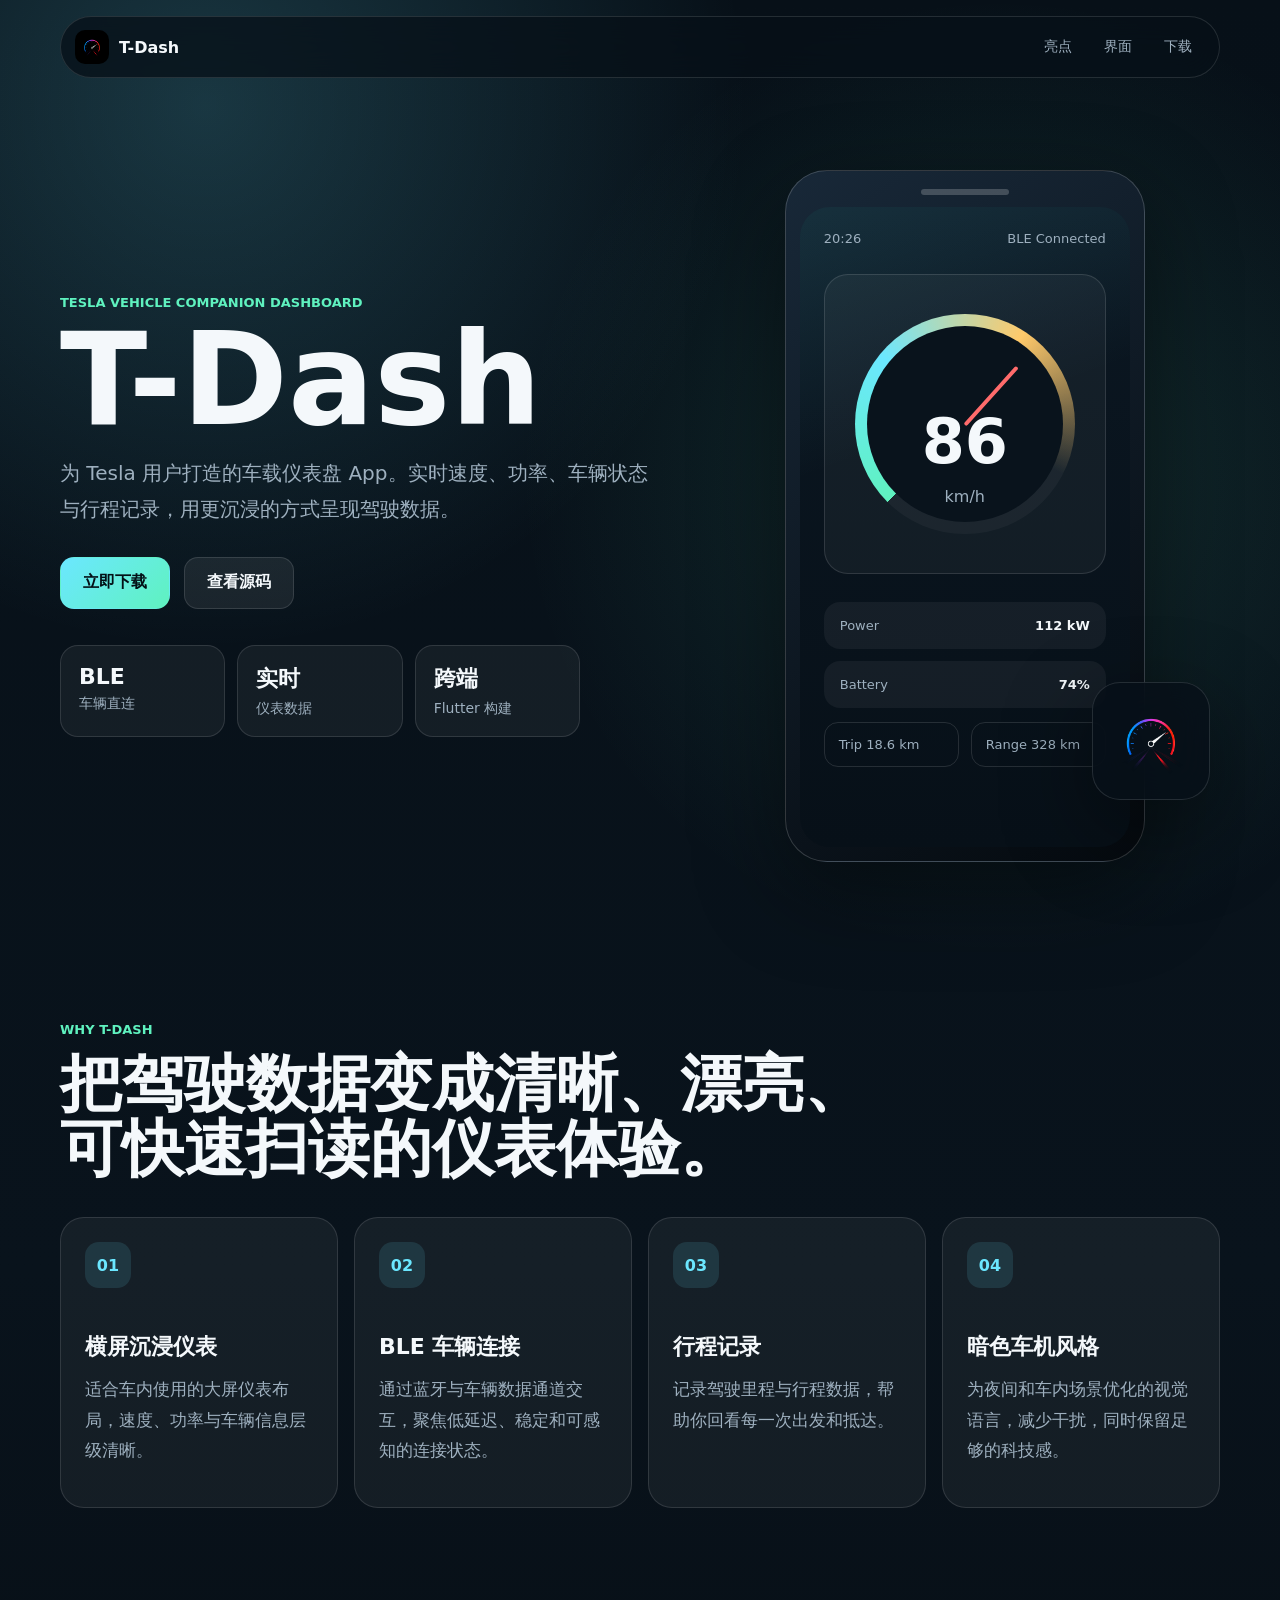
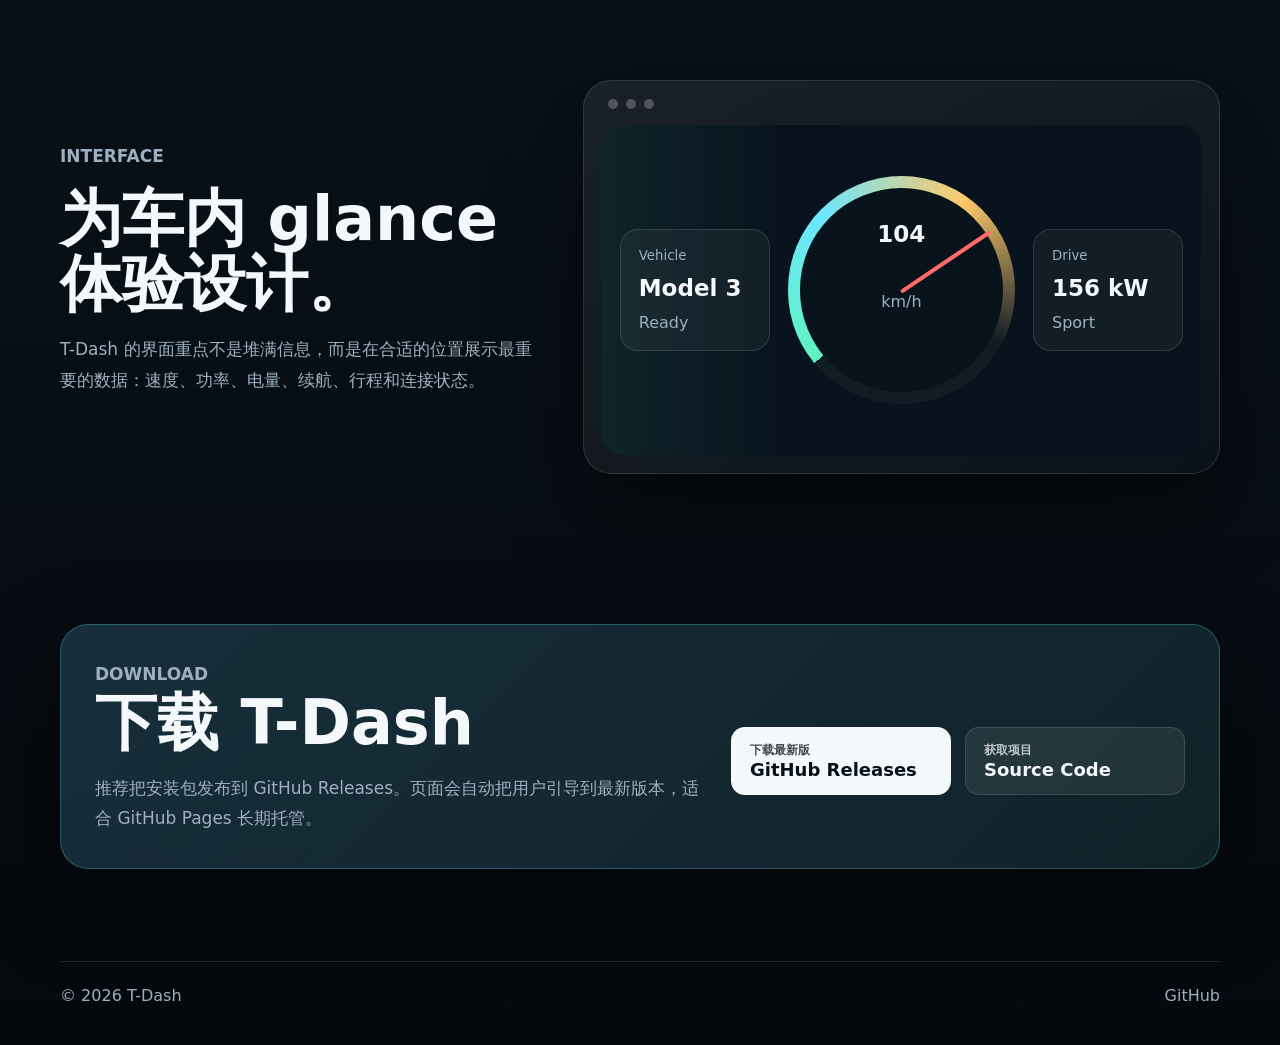
==== index.html @ 5ad70040 "落地页" ====
<!doctype html>
<html lang="zh-CN">
  <head>
    <meta charset="utf-8" />
    <meta name="viewport" content="width=device-width, initial-scale=1" />
    <meta
      name="description"
      content="T-Dash 是一款为 Tesla 用户打造的车载仪表盘 App，提供实时仪表、行程记录与 BLE 车辆连接体验。"
    />
    <meta name="theme-color" content="#071018" />
    <title>T-Dash | Tesla 车载仪表盘 App</title>
    <link rel="icon" href="./assets/launcher_icon.png" />
    <link rel="apple-touch-icon" href="./assets/launcher_icon.png" />
    <link rel="stylesheet" href="./styles.css" />
  </head>
  <body>
    <header class="site-header">
      <a class="brand" href="#top" aria-label="T-Dash 首页">
        <img src="./assets/launcher_icon.png" alt="" />
        <span>T-Dash</span>
      </a>

      <nav class="nav-links" aria-label="主导航">
        <a href="#features">亮点</a>
        <a href="#screens">界面</a>
        <a href="#download">下载</a>
      </nav>
    </header>

    <main id="top">
      <section class="hero section-band">
        <div class="hero-copy reveal">
          <p class="eyebrow">Tesla vehicle companion dashboard</p>
          <h1>T-Dash</h1>
          <p class="hero-text">
            为 Tesla 用户打造的车载仪表盘 App。实时速度、功率、车辆状态与行程记录，用更沉浸的方式呈现驾驶数据。
          </p>

          <div class="hero-actions">
            <a class="button primary" href="#download">立即下载</a>
            <a
              class="button secondary"
              href="https://github.com/smalleastWang/tesla_dash"
              target="_blank"
              rel="noreferrer"
            >
              查看源码
            </a>
          </div>

          <dl class="quick-stats" aria-label="应用特性">
            <div>
              <dt>BLE</dt>
              <dd>车辆直连</dd>
            </div>
            <div>
              <dt>实时</dt>
              <dd>仪表数据</dd>
            </div>
            <div>
              <dt>跨端</dt>
              <dd>Flutter 构建</dd>
            </div>
          </dl>
        </div>

        <div class="phone-stage reveal" aria-label="T-Dash 应用界面预览">
          <div class="phone">
            <div class="phone-speaker"></div>
            <div class="app-screen">
              <div class="screen-top">
                <span>20:26</span>
                <span>BLE Connected</span>
              </div>
              <div class="speed-card">
                <div class="gauge">
                  <span class="tick t1"></span>
                  <span class="tick t2"></span>
                  <span class="tick t3"></span>
                  <span class="needle"></span>
                  <strong>86</strong>
                  <em>km/h</em>
                </div>
              </div>
              <div class="vehicle-row">
                <span>Power</span>
                <strong>112 kW</strong>
              </div>
              <div class="vehicle-row">
                <span>Battery</span>
                <strong>74%</strong>
              </div>
              <div class="mini-grid">
                <span>Trip 18.6 km</span>
                <span>Range 328 km</span>
              </div>
            </div>
          </div>
          <div class="halo-card">
            <img src="./assets/splash_logo.png" alt="T-Dash 标志" />
          </div>
        </div>
      </section>

      <section id="features" class="features">
        <div class="section-heading reveal">
          <p class="eyebrow">Why T-Dash</p>
          <h2>把驾驶数据变成清晰、漂亮、可快速扫读的仪表体验。</h2>
        </div>

        <div class="feature-grid">
          <article class="feature-card reveal">
            <span class="feature-icon">01</span>
            <h3>横屏沉浸仪表</h3>
            <p>适合车内使用的大屏仪表布局，速度、功率与车辆信息层级清晰。</p>
          </article>
          <article class="feature-card reveal">
            <span class="feature-icon">02</span>
            <h3>BLE 车辆连接</h3>
            <p>通过蓝牙与车辆数据通道交互，聚焦低延迟、稳定和可感知的连接状态。</p>
          </article>
          <article class="feature-card reveal">
            <span class="feature-icon">03</span>
            <h3>行程记录</h3>
            <p>记录驾驶里程与行程数据，帮助你回看每一次出发和抵达。</p>
          </article>
          <article class="feature-card reveal">
            <span class="feature-icon">04</span>
            <h3>暗色车机风格</h3>
            <p>为夜间和车内场景优化的视觉语言，减少干扰，同时保留足够的科技感。</p>
          </article>
        </div>
      </section>

      <section id="screens" class="showcase section-band">
        <div class="showcase-copy reveal">
          <p class="eyebrow">Interface</p>
          <h2>为车内 glance 体验设计。</h2>
          <p>
            T-Dash 的界面重点不是堆满信息，而是在合适的位置展示最重要的数据：速度、功率、电量、续航、行程和连接状态。
          </p>
        </div>

        <div class="dashboard-preview reveal">
          <div class="preview-bar">
            <span></span>
            <span></span>
            <span></span>
          </div>
          <div class="dashboard-layout">
            <aside>
              <small>Vehicle</small>
              <strong>Model 3</strong>
              <span>Ready</span>
            </aside>
            <div class="wide-gauge">
              <span class="wide-needle"></span>
              <strong>104</strong>
              <em>km/h</em>
            </div>
            <aside>
              <small>Drive</small>
              <strong>156 kW</strong>
              <span>Sport</span>
            </aside>
          </div>
        </div>
      </section>

      <section id="download" class="download">
        <div class="download-panel reveal">
          <div>
            <p class="eyebrow">Download</p>
            <h2>下载 T-Dash</h2>
            <p>
              推荐把安装包发布到 GitHub Releases。页面会自动把用户引导到最新版本，适合 GitHub Pages 长期托管。
            </p>
          </div>

          <div class="download-actions">
            <a
              class="store-button"
              href="https://github.com/smalleastWang/tesla_dash/releases/latest"
              target="_blank"
              rel="noreferrer"
            >
              <span>下载最新版</span>
              <strong>GitHub Releases</strong>
            </a>
            <a class="store-button muted" href="https://github.com/smalleastWang/tesla_dash" target="_blank" rel="noreferrer">
              <span>获取项目</span>
              <strong>Source Code</strong>
            </a>
          </div>
        </div>
      </section>
    </main>

    <footer class="site-footer">
      <span>© 2026 T-Dash</span>
      <a href="https://github.com/smalleastWang/tesla_dash" target="_blank" rel="noreferrer">
        GitHub
      </a>
    </footer>

    <script src="./script.js"></script>
  </body>
</html>
---- styles.css ----
:root {
  color-scheme: dark;
  --bg: #071018;
  --bg-soft: #0c1822;
  --panel: rgba(13, 25, 36, 0.78);
  --panel-strong: #111f2c;
  --text: #f4f8fb;
  --muted: #9eb0bf;
  --line: rgba(255, 255, 255, 0.12);
  --cyan: #6be7ff;
  --mint: #5ff2bf;
  --amber: #ffc96a;
  --red: #ff6b6b;
  --shadow: 0 30px 90px rgba(0, 0, 0, 0.45);
  font-family:
    Inter, ui-sans-serif, system-ui, -apple-system, BlinkMacSystemFont, "Segoe UI",
    "PingFang SC", "Microsoft YaHei", sans-serif;
}

* {
  box-sizing: border-box;
}

html {
  scroll-behavior: smooth;
}

body {
  margin: 0;
  min-width: 320px;
  background:
    radial-gradient(circle at 16% 4%, rgba(107, 231, 255, 0.18), transparent 34rem),
    radial-gradient(circle at 78% 18%, rgba(95, 242, 191, 0.12), transparent 30rem),
    linear-gradient(180deg, #071018 0%, #09131c 48%, #05090e 100%);
  color: var(--text);
}

a {
  color: inherit;
  text-decoration: none;
}

.site-header {
  position: sticky;
  top: 0;
  z-index: 20;
  display: flex;
  align-items: center;
  justify-content: space-between;
  width: min(1160px, calc(100% - 32px));
  margin: 16px auto 0;
  padding: 12px 14px;
  border: 1px solid var(--line);
  border-radius: 999px;
  background: rgba(7, 16, 24, 0.76);
  backdrop-filter: blur(18px);
}

.brand {
  display: inline-flex;
  align-items: center;
  gap: 10px;
  font-weight: 800;
}

.brand img {
  width: 34px;
  height: 34px;
  border-radius: 10px;
}

.nav-links {
  display: flex;
  gap: 6px;
}

.nav-links a {
  padding: 9px 13px;
  border-radius: 999px;
  color: var(--muted);
  font-size: 14px;
  transition:
    background 180ms ease,
    color 180ms ease;
}

.nav-links a:hover {
  background: rgba(255, 255, 255, 0.08);
  color: var(--text);
}

.section-band,
.features,
.download {
  width: min(1160px, calc(100% - 32px));
  margin: 0 auto;
}

.hero {
  display: grid;
  grid-template-columns: minmax(0, 1fr) minmax(320px, 0.86fr);
  gap: 56px;
  align-items: center;
  min-height: calc(100vh - 78px);
  padding: 64px 0 72px;
}

.eyebrow {
  margin: 0 0 14px;
  color: var(--mint);
  font-size: 13px;
  font-weight: 800;
  letter-spacing: 0;
  text-transform: uppercase;
}

h1,
h2,
h3,
p {
  margin-top: 0;
}

h1 {
  margin-bottom: 18px;
  font-size: clamp(64px, 10vw, 142px);
  line-height: 0.88;
  letter-spacing: 0;
}

h2 {
  margin-bottom: 18px;
  font-size: clamp(32px, 5vw, 62px);
  line-height: 1.05;
  letter-spacing: 0;
}

h3 {
  margin-bottom: 12px;
  font-size: 22px;
}

.hero-text,
.showcase-copy p,
.download-panel p,
.feature-card p {
  color: var(--muted);
  font-size: 17px;
  line-height: 1.8;
}

.hero-text {
  max-width: 620px;
  font-size: 20px;
}

.hero-actions,
.download-actions {
  display: flex;
  flex-wrap: wrap;
  gap: 14px;
  margin-top: 30px;
}

.button,
.store-button {
  display: inline-flex;
  align-items: center;
  justify-content: center;
  min-height: 52px;
  border: 1px solid var(--line);
  border-radius: 14px;
  font-weight: 800;
  transition:
    transform 180ms ease,
    border-color 180ms ease,
    background 180ms ease;
}

.button {
  padding: 0 22px;
}

.button:hover,
.store-button:hover {
  transform: translateY(-2px);
}

.primary {
  border-color: transparent;
  background: linear-gradient(135deg, var(--cyan), var(--mint));
  color: #031016;
}

.secondary {
  background: rgba(255, 255, 255, 0.07);
  color: var(--text);
}

.quick-stats {
  display: grid;
  grid-template-columns: repeat(3, minmax(0, 1fr));
  gap: 12px;
  max-width: 520px;
  margin: 36px 0 0;
}

.quick-stats div {
  padding: 18px;
  border: 1px solid var(--line);
  border-radius: 18px;
  background: rgba(255, 255, 255, 0.05);
}

.quick-stats dt {
  color: var(--text);
  font-size: 22px;
  font-weight: 900;
}

.quick-stats dd {
  margin: 6px 0 0;
  color: var(--muted);
  font-size: 14px;
}

.phone-stage {
  position: relative;
  display: grid;
  justify-items: center;
  padding: 28px;
}

.phone {
  position: relative;
  z-index: 2;
  width: min(100%, 360px);
  padding: 14px;
  border: 1px solid rgba(255, 255, 255, 0.18);
  border-radius: 42px;
  background: linear-gradient(145deg, #182838, #050a0f);
  box-shadow: var(--shadow);
}

.phone-speaker {
  width: 88px;
  height: 6px;
  margin: 4px auto 12px;
  border-radius: 999px;
  background: rgba(255, 255, 255, 0.2);
}

.app-screen {
  min-height: 640px;
  overflow: hidden;
  padding: 24px;
  border-radius: 30px;
  background:
    linear-gradient(160deg, rgba(107, 231, 255, 0.12), transparent 36%),
    linear-gradient(180deg, #0b1722, #071018);
}

.screen-top,
.vehicle-row,
.mini-grid {
  display: flex;
  justify-content: space-between;
  gap: 12px;
  color: var(--muted);
  font-size: 13px;
}

.speed-card {
  display: grid;
  place-items: center;
  min-height: 300px;
  margin: 28px 0;
  border: 1px solid var(--line);
  border-radius: 24px;
  background: rgba(255, 255, 255, 0.045);
}

.gauge,
.wide-gauge {
  position: relative;
  display: grid;
  place-items: center;
  border-radius: 50%;
}

.gauge {
  width: 220px;
  height: 220px;
  background:
    conic-gradient(from 225deg, var(--mint), var(--cyan), var(--amber), transparent 252deg),
    rgba(255, 255, 255, 0.04);
}

.gauge::after,
.wide-gauge::after {
  position: absolute;
  content: "";
  inset: 12px;
  border-radius: 50%;
  background: #09131c;
}

.gauge strong,
.wide-gauge strong {
  position: relative;
  z-index: 2;
  font-size: 62px;
  line-height: 1;
}

.gauge em,
.wide-gauge em {
  position: relative;
  z-index: 2;
  align-self: start;
  color: var(--muted);
  font-style: normal;
}

.needle,
.wide-needle {
  position: absolute;
  z-index: 3;
  width: 4px;
  border-radius: 999px;
  background: var(--red);
  transform-origin: bottom center;
}

.needle {
  height: 78px;
  transform: translateY(-38px) rotate(42deg);
}

.vehicle-row {
  align-items: center;
  margin-top: 12px;
  padding: 16px;
  border-radius: 16px;
  background: rgba(255, 255, 255, 0.05);
}

.vehicle-row strong {
  color: var(--text);
}

.mini-grid {
  display: grid;
  grid-template-columns: 1fr 1fr;
  margin-top: 14px;
}

.mini-grid span {
  padding: 14px;
  border: 1px solid var(--line);
  border-radius: 14px;
}

.halo-card {
  position: absolute;
  right: 2%;
  bottom: 12%;
  z-index: 3;
  display: grid;
  place-items: center;
  width: 118px;
  height: 118px;
  border: 1px solid var(--line);
  border-radius: 28px;
  background: rgba(7, 16, 24, 0.8);
  box-shadow: var(--shadow);
  backdrop-filter: blur(18px);
}

.halo-card img {
  width: 74px;
  height: 74px;
}

.features {
  padding: 60px 0 94px;
}

.section-heading {
  max-width: 850px;
}

.feature-grid {
  display: grid;
  grid-template-columns: repeat(4, minmax(0, 1fr));
  gap: 16px;
  margin-top: 36px;
}

.feature-card {
  min-height: 260px;
  padding: 24px;
  border: 1px solid var(--line);
  border-radius: 24px;
  background: rgba(255, 255, 255, 0.052);
}

.feature-icon {
  display: inline-grid;
  place-items: center;
  width: 46px;
  height: 46px;
  margin-bottom: 44px;
  border-radius: 14px;
  background: rgba(107, 231, 255, 0.12);
  color: var(--cyan);
  font-weight: 900;
}

.showcase {
  display: grid;
  grid-template-columns: 0.86fr 1.14fr;
  gap: 42px;
  align-items: center;
  padding: 78px 0;
}

.dashboard-preview {
  padding: 18px;
  border: 1px solid var(--line);
  border-radius: 28px;
  background: linear-gradient(145deg, rgba(255, 255, 255, 0.075), rgba(255, 255, 255, 0.025));
  box-shadow: var(--shadow);
}

.preview-bar {
  display: flex;
  gap: 8px;
  padding: 0 0 16px 6px;
}

.preview-bar span {
  width: 10px;
  height: 10px;
  border-radius: 999px;
  background: rgba(255, 255, 255, 0.24);
}

.dashboard-layout {
  display: grid;
  grid-template-columns: 150px 1fr 150px;
  gap: 18px;
  align-items: center;
  min-height: 330px;
  padding: 18px;
  border-radius: 22px;
  background:
    linear-gradient(90deg, rgba(95, 242, 191, 0.08), transparent 30%),
    #08131d;
}

.dashboard-layout aside {
  display: grid;
  gap: 12px;
  padding: 18px;
  border: 1px solid var(--line);
  border-radius: 18px;
  background: rgba(255, 255, 255, 0.045);
}

.dashboard-layout small,
.dashboard-layout span {
  color: var(--muted);
}

.dashboard-layout strong {
  font-size: 23px;
}

.wide-gauge {
  width: min(100%, 320px);
  aspect-ratio: 1;
  margin: auto;
  background:
    conic-gradient(from 230deg, var(--mint), var(--cyan), var(--amber), transparent 248deg),
    rgba(255, 255, 255, 0.04);
}

.wide-needle {
  height: 108px;
  transform: translateY(-52px) rotate(56deg);
}

.download {
  padding: 72px 0 92px;
}

.download-panel {
  display: grid;
  grid-template-columns: 1fr auto;
  gap: 28px;
  align-items: center;
  padding: 34px;
  border: 1px solid rgba(107, 231, 255, 0.26);
  border-radius: 28px;
  background:
    linear-gradient(135deg, rgba(107, 231, 255, 0.12), rgba(95, 242, 191, 0.06)),
    var(--panel);
  box-shadow: var(--shadow);
}

.download-panel p {
  max-width: 660px;
  margin-bottom: 0;
}

.store-button {
  flex-direction: column;
  align-items: flex-start;
  min-width: 220px;
  padding: 14px 18px;
  background: var(--text);
  color: #061018;
}

.store-button span {
  font-size: 12px;
  font-weight: 700;
  opacity: 0.75;
}

.store-button strong {
  font-size: 18px;
}

.store-button.muted {
  background: rgba(255, 255, 255, 0.08);
  color: var(--text);
}

.site-footer {
  display: flex;
  justify-content: space-between;
  width: min(1160px, calc(100% - 32px));
  margin: 0 auto;
  padding: 24px 0 40px;
  border-top: 1px solid var(--line);
  color: var(--muted);
}

.site-footer a:hover {
  color: var(--text);
}

.reveal {
  opacity: 0;
  transform: translateY(18px);
  transition:
    opacity 600ms ease,
    transform 600ms ease;
}

.reveal.visible {
  opacity: 1;
  transform: translateY(0);
}

@media (max-width: 920px) {
  .hero,
  .showcase,
  .download-panel {
    grid-template-columns: 1fr;
  }

  .hero {
    gap: 24px;
    padding-top: 50px;
  }

  .feature-grid {
    grid-template-columns: repeat(2, minmax(0, 1fr));
  }

  .dashboard-layout {
    grid-template-columns: 1fr;
  }

  .download-actions {
    width: 100%;
  }

  .store-button {
    flex: 1 1 240px;
  }
}

@media (max-width: 620px) {
  .site-header {
    width: calc(100% - 20px);
    margin-top: 10px;
  }

  .nav-links a {
    padding: 8px;
    font-size: 13px;
  }

  .hero,
  .features,
  .showcase,
  .download {
    width: calc(100% - 24px);
  }

  .quick-stats,
  .feature-grid {
    grid-template-columns: 1fr;
  }

  .app-screen {
    min-height: 560px;
    padding: 18px;
  }

  .phone-stage {
    padding: 8px 0 28px;
  }

  .halo-card {
    right: 0;
    bottom: 4%;
    width: 92px;
    height: 92px;
    border-radius: 22px;
  }

  .halo-card img {
    width: 58px;
    height: 58px;
  }

  .button,
  .store-button {
    width: 100%;
  }

  .site-footer {
    width: calc(100% - 24px);
  }
}
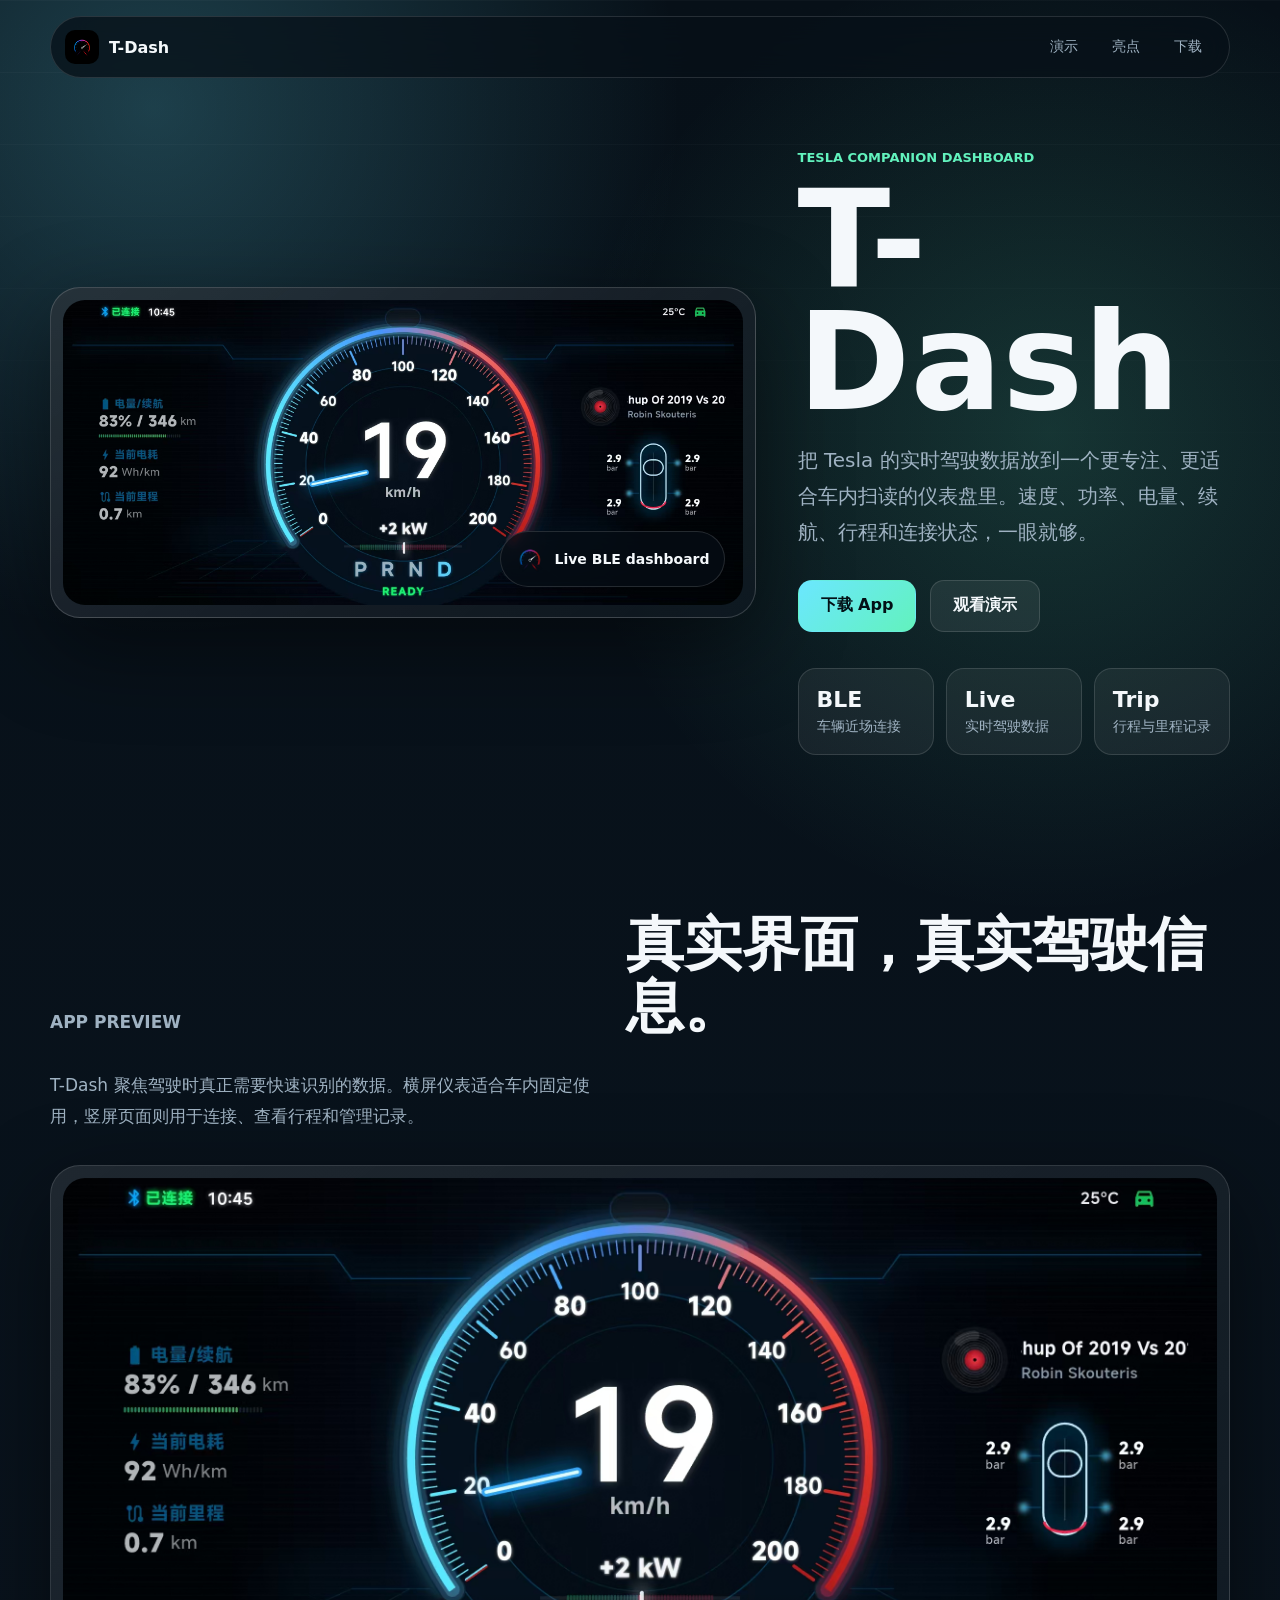
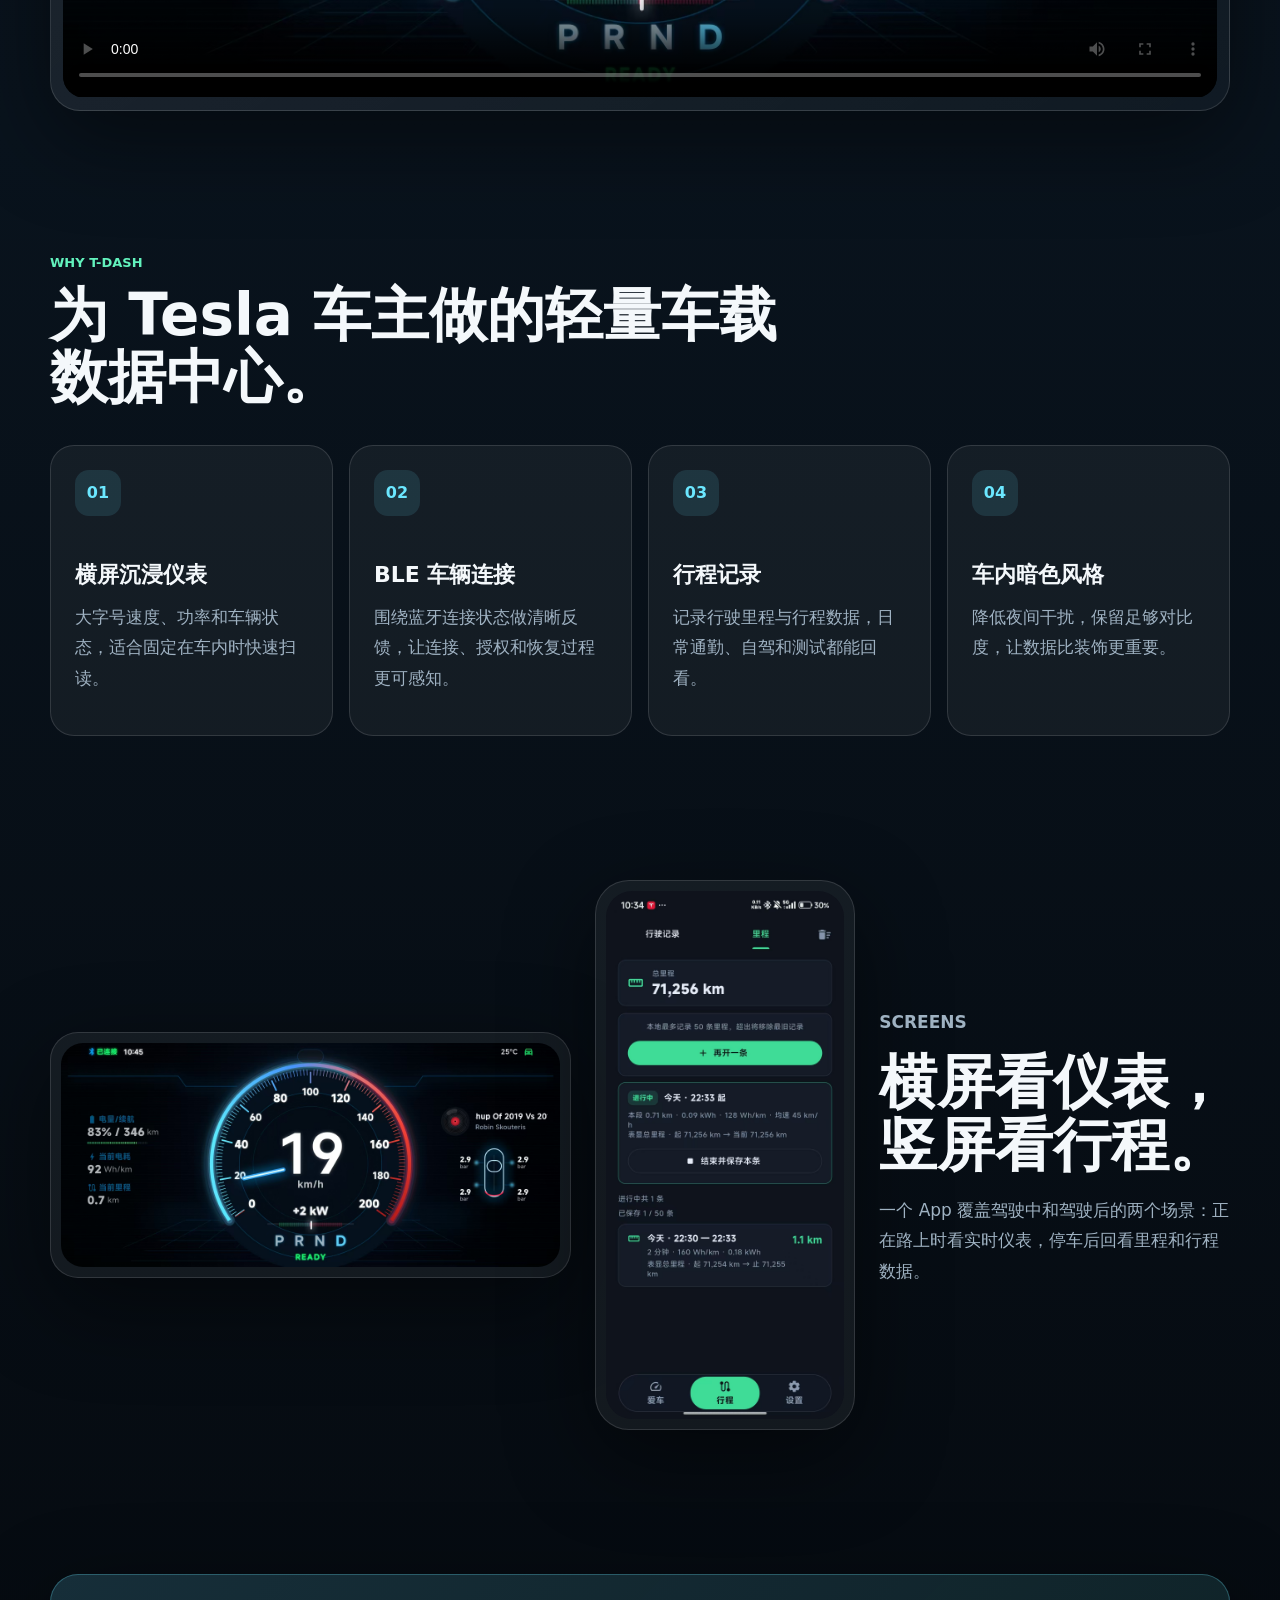
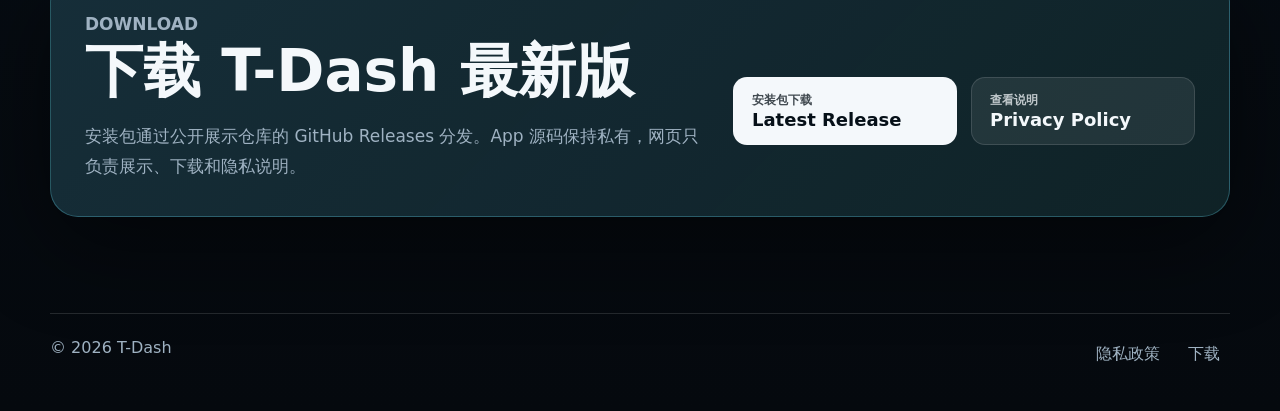
==== commit 8abf4206: "Polish T-Dash marketing site" ====
--- a/index.html
+++ b/index.html
@@ -5,9 +5,12 @@
     <meta name="viewport" content="width=device-width, initial-scale=1" />
     <meta
       name="description"
-      content="T-Dash 是一款为 Tesla 用户打造的车载仪表盘 App，提供实时仪表、行程记录与 BLE 车辆连接体验。"
+      content="T-Dash 是为 Tesla 车主打造的车载仪表盘 App，提供实时仪表、BLE 车辆连接、行程记录与沉浸式横屏驾驶数据体验。"
     />
     <meta name="theme-color" content="#071018" />
+    <meta property="og:title" content="T-Dash | Tesla 车载仪表盘 App" />
+    <meta property="og:description" content="实时速度、功率、电量、续航与行程记录，专为 Tesla 车主设计。" />
+    <meta property="og:image" content="./assets/仪表页面.jpg" />
     <title>T-Dash | Tesla 车载仪表盘 App</title>
     <link rel="icon" href="./assets/launcher_icon.png" />
     <link rel="apple-touch-icon" href="./assets/launcher_icon.png" />
@@ -21,175 +24,137 @@
       </a>
 
       <nav class="nav-links" aria-label="主导航">
+        <a href="#demo">演示</a>
         <a href="#features">亮点</a>
-        <a href="#screens">界面</a>
         <a href="#download">下载</a>
       </nav>
     </header>
 
     <main id="top">
-      <section class="hero section-band">
+      <section class="hero">
+        <div class="hero-media reveal" aria-label="T-Dash 横屏仪表截图">
+          <img src="./assets/仪表页面.jpg" alt="T-Dash 横屏仪表页面" />
+          <div class="hero-glass">
+            <img src="./assets/splash_logo.png" alt="" />
+            <span>Live BLE dashboard</span>
+          </div>
+        </div>
+
         <div class="hero-copy reveal">
-          <p class="eyebrow">Tesla vehicle companion dashboard</p>
+          <p class="eyebrow">Tesla companion dashboard</p>
           <h1>T-Dash</h1>
           <p class="hero-text">
-            为 Tesla 用户打造的车载仪表盘 App。实时速度、功率、车辆状态与行程记录，用更沉浸的方式呈现驾驶数据。
+            把 Tesla 的实时驾驶数据放到一个更专注、更适合车内扫读的仪表盘里。速度、功率、电量、续航、行程和连接状态，一眼就够。
           </p>
 
           <div class="hero-actions">
-            <a class="button primary" href="#download">立即下载</a>
-            <a
-              class="button secondary"
-              href="https://github.com/smalleastWang/tesla_dash"
-              target="_blank"
-              rel="noreferrer"
-            >
-              查看源码
-            </a>
+            <a class="button primary" href="#download">下载 App</a>
+            <a class="button secondary" href="#demo">观看演示</a>
           </div>
 
           <dl class="quick-stats" aria-label="应用特性">
             <div>
               <dt>BLE</dt>
-              <dd>车辆直连</dd>
+              <dd>车辆近场连接</dd>
             </div>
             <div>
-              <dt>实时</dt>
-              <dd>仪表数据</dd>
+              <dt>Live</dt>
+              <dd>实时驾驶数据</dd>
             </div>
             <div>
-              <dt>跨端</dt>
-              <dd>Flutter 构建</dd>
+              <dt>Trip</dt>
+              <dd>行程与里程记录</dd>
             </div>
           </dl>
         </div>
+      </section>
 
-        <div class="phone-stage reveal" aria-label="T-Dash 应用界面预览">
-          <div class="phone">
-            <div class="phone-speaker"></div>
-            <div class="app-screen">
-              <div class="screen-top">
-                <span>20:26</span>
-                <span>BLE Connected</span>
-              </div>
-              <div class="speed-card">
-                <div class="gauge">
-                  <span class="tick t1"></span>
-                  <span class="tick t2"></span>
-                  <span class="tick t3"></span>
-                  <span class="needle"></span>
-                  <strong>86</strong>
-                  <em>km/h</em>
-                </div>
-              </div>
-              <div class="vehicle-row">
-                <span>Power</span>
-                <strong>112 kW</strong>
-              </div>
-              <div class="vehicle-row">
-                <span>Battery</span>
-                <strong>74%</strong>
-              </div>
-              <div class="mini-grid">
-                <span>Trip 18.6 km</span>
-                <span>Range 328 km</span>
-              </div>
-            </div>
-          </div>
-          <div class="halo-card">
-            <img src="./assets/splash_logo.png" alt="T-Dash 标志" />
-          </div>
+      <section id="demo" class="demo-section section-wrap">
+        <div class="section-heading reveal">
+          <p class="eyebrow">App preview</p>
+          <h2>真实界面，真实驾驶信息。</h2>
+          <p>
+            T-Dash 聚焦驾驶时真正需要快速识别的数据。横屏仪表适合车内固定使用，竖屏页面则用于连接、查看行程和管理记录。
+          </p>
+        </div>
+
+        <div class="video-frame reveal">
+          <video controls playsinline preload="metadata" poster="./assets/仪表页面.jpg">
+            <source src="./assets/tdash-demo.mp4" type="video/mp4" />
+            你的浏览器暂不支持视频播放。
+          </video>
         </div>
       </section>
 
-      <section id="features" class="features">
-        <div class="section-heading reveal">
+      <section id="features" class="features section-wrap">
+        <div class="feature-copy reveal">
           <p class="eyebrow">Why T-Dash</p>
-          <h2>把驾驶数据变成清晰、漂亮、可快速扫读的仪表体验。</h2>
+          <h2>为 Tesla 车主做的轻量车载数据中心。</h2>
         </div>
 
         <div class="feature-grid">
           <article class="feature-card reveal">
             <span class="feature-icon">01</span>
             <h3>横屏沉浸仪表</h3>
-            <p>适合车内使用的大屏仪表布局，速度、功率与车辆信息层级清晰。</p>
+            <p>大字号速度、功率和车辆状态，适合固定在车内时快速扫读。</p>
           </article>
           <article class="feature-card reveal">
             <span class="feature-icon">02</span>
             <h3>BLE 车辆连接</h3>
-            <p>通过蓝牙与车辆数据通道交互，聚焦低延迟、稳定和可感知的连接状态。</p>
+            <p>围绕蓝牙连接状态做清晰反馈，让连接、授权和恢复过程更可感知。</p>
           </article>
           <article class="feature-card reveal">
             <span class="feature-icon">03</span>
             <h3>行程记录</h3>
-            <p>记录驾驶里程与行程数据，帮助你回看每一次出发和抵达。</p>
+            <p>记录行驶里程与行程数据，日常通勤、自驾和测试都能回看。</p>
           </article>
           <article class="feature-card reveal">
             <span class="feature-icon">04</span>
-            <h3>暗色车机风格</h3>
-            <p>为夜间和车内场景优化的视觉语言，减少干扰，同时保留足够的科技感。</p>
+            <h3>车内暗色风格</h3>
+            <p>降低夜间干扰，保留足够对比度，让数据比装饰更重要。</p>
           </article>
         </div>
       </section>
 
-      <section id="screens" class="showcase section-band">
-        <div class="showcase-copy reveal">
-          <p class="eyebrow">Interface</p>
-          <h2>为车内 glance 体验设计。</h2>
+      <section class="screens section-wrap">
+        <div class="landscape-shot reveal">
+          <img src="./assets/仪表页面.jpg" alt="T-Dash 仪表页面截图" />
+        </div>
+        <div class="portrait-shot reveal">
+          <img src="./assets/里程页面.jpg" alt="T-Dash 里程页面截图" />
+        </div>
+        <div class="screens-copy reveal">
+          <p class="eyebrow">Screens</p>
+          <h2>横屏看仪表，竖屏看行程。</h2>
           <p>
-            T-Dash 的界面重点不是堆满信息，而是在合适的位置展示最重要的数据：速度、功率、电量、续航、行程和连接状态。
+            一个 App 覆盖驾驶中和驾驶后的两个场景：正在路上时看实时仪表，停车后回看里程和行程数据。
           </p>
-        </div>
-
-        <div class="dashboard-preview reveal">
-          <div class="preview-bar">
-            <span></span>
-            <span></span>
-            <span></span>
-          </div>
-          <div class="dashboard-layout">
-            <aside>
-              <small>Vehicle</small>
-              <strong>Model 3</strong>
-              <span>Ready</span>
-            </aside>
-            <div class="wide-gauge">
-              <span class="wide-needle"></span>
-              <strong>104</strong>
-              <em>km/h</em>
-            </div>
-            <aside>
-              <small>Drive</small>
-              <strong>156 kW</strong>
-              <span>Sport</span>
-            </aside>
-          </div>
         </div>
       </section>
 
-      <section id="download" class="download">
+      <section id="download" class="download section-wrap">
         <div class="download-panel reveal">
           <div>
             <p class="eyebrow">Download</p>
-            <h2>下载 T-Dash</h2>
+            <h2>下载 T-Dash 最新版</h2>
             <p>
-              推荐把安装包发布到 GitHub Releases。页面会自动把用户引导到最新版本，适合 GitHub Pages 长期托管。
+              安装包通过公开展示仓库的 GitHub Releases 分发。App 源码保持私有，网页只负责展示、下载和隐私说明。
             </p>
           </div>
 
           <div class="download-actions">
             <a
               class="store-button"
-              href="https://github.com/smalleastWang/tesla_dash/releases/latest"
+              href="https://github.com/smalleastWang/tesla-dash-web/releases/latest"
               target="_blank"
               rel="noreferrer"
             >
-              <span>下载最新版</span>
-              <strong>GitHub Releases</strong>
+              <span>安装包下载</span>
+              <strong>Latest Release</strong>
             </a>
-            <a class="store-button muted" href="https://github.com/smalleastWang/tesla_dash" target="_blank" rel="noreferrer">
-              <span>获取项目</span>
-              <strong>Source Code</strong>
+            <a class="store-button muted" href="./privacy.html">
+              <span>查看说明</span>
+              <strong>Privacy Policy</strong>
             </a>
           </div>
         </div>
@@ -198,9 +163,12 @@
 
     <footer class="site-footer">
       <span>© 2026 T-Dash</span>
-      <a href="https://github.com/smalleastWang/tesla_dash" target="_blank" rel="noreferrer">
-        GitHub
-      </a>
+      <div>
+        <a href="./privacy.html">隐私政策</a>
+        <a href="https://github.com/smalleastWang/tesla-dash-web/releases/latest" target="_blank" rel="noreferrer">
+          下载
+        </a>
+      </div>
     </footer>
 
     <script src="./script.js"></script>
--- a/styles.css
+++ b/styles.css
@@ -1,17 +1,16 @@
 :root {
   color-scheme: dark;
   --bg: #071018;
-  --bg-soft: #0c1822;
-  --panel: rgba(13, 25, 36, 0.78);
+  --panel: rgba(11, 22, 32, 0.76);
   --panel-strong: #111f2c;
   --text: #f4f8fb;
-  --muted: #9eb0bf;
-  --line: rgba(255, 255, 255, 0.12);
+  --muted: #9fb2c2;
+  --line: rgba(255, 255, 255, 0.13);
   --cyan: #6be7ff;
-  --mint: #5ff2bf;
+  --mint: #62f2bd;
   --amber: #ffc96a;
-  --red: #ff6b6b;
-  --shadow: 0 30px 90px rgba(0, 0, 0, 0.45);
+  --red: #ff6f7d;
+  --shadow: 0 28px 90px rgba(0, 0, 0, 0.48);
   font-family:
     Inter, ui-sans-serif, system-ui, -apple-system, BlinkMacSystemFont, "Segoe UI",
     "PingFang SC", "Microsoft YaHei", sans-serif;
@@ -29,15 +28,31 @@
   margin: 0;
   min-width: 320px;
   background:
-    radial-gradient(circle at 16% 4%, rgba(107, 231, 255, 0.18), transparent 34rem),
-    radial-gradient(circle at 78% 18%, rgba(95, 242, 191, 0.12), transparent 30rem),
-    linear-gradient(180deg, #071018 0%, #09131c 48%, #05090e 100%);
+    radial-gradient(circle at 12% 3%, rgba(107, 231, 255, 0.22), transparent 33rem),
+    radial-gradient(circle at 82% 12%, rgba(98, 242, 189, 0.16), transparent 30rem),
+    linear-gradient(180deg, #071018 0%, #09131d 48%, #05090e 100%);
   color: var(--text);
+}
+
+body::before {
+  position: fixed;
+  inset: 0;
+  pointer-events: none;
+  content: "";
+  background-image: linear-gradient(rgba(255, 255, 255, 0.035) 1px, transparent 1px);
+  background-size: 100% 72px;
+  mask-image: linear-gradient(180deg, rgba(0, 0, 0, 0.82), transparent 70%);
 }
 
 a {
   color: inherit;
   text-decoration: none;
+}
+
+img,
+video {
+  display: block;
+  max-width: 100%;
 }
 
 .site-header {
@@ -47,7 +62,7 @@
   display: flex;
   align-items: center;
   justify-content: space-between;
-  width: min(1160px, calc(100% - 32px));
+  width: min(1180px, calc(100% - 32px));
   margin: 16px auto 0;
   padding: 12px 14px;
   border: 1px solid var(--line);
@@ -60,7 +75,7 @@
   display: inline-flex;
   align-items: center;
   gap: 10px;
-  font-weight: 800;
+  font-weight: 850;
 }
 
 .brand img {
@@ -69,47 +84,93 @@
   border-radius: 10px;
 }
 
-.nav-links {
+.nav-links,
+.site-footer div {
   display: flex;
-  gap: 6px;
-}
-
-.nav-links a {
-  padding: 9px 13px;
+  gap: 8px;
+}
+
+.nav-links a,
+.site-footer a {
   border-radius: 999px;
   color: var(--muted);
-  font-size: 14px;
   transition:
     background 180ms ease,
     color 180ms ease;
 }
 
-.nav-links a:hover {
+.nav-links a {
+  padding: 9px 13px;
+  font-size: 14px;
+}
+
+.nav-links a:hover,
+.site-footer a:hover {
   background: rgba(255, 255, 255, 0.08);
   color: var(--text);
 }
 
-.section-band,
-.features,
-.download {
-  width: min(1160px, calc(100% - 32px));
+.hero,
+.section-wrap {
+  width: min(1180px, calc(100% - 32px));
   margin: 0 auto;
 }
 
 .hero {
   display: grid;
-  grid-template-columns: minmax(0, 1fr) minmax(320px, 0.86fr);
-  gap: 56px;
-  align-items: center;
-  min-height: calc(100vh - 78px);
-  padding: 64px 0 72px;
+  grid-template-columns: minmax(0, 1.24fr) minmax(360px, 0.76fr);
+  gap: 42px;
+  align-items: center;
+  padding: 72px 0 86px;
+}
+
+.hero-media {
+  position: relative;
+  min-width: 0;
+  padding: 12px;
+  border: 1px solid rgba(255, 255, 255, 0.17);
+  border-radius: 30px;
+  background:
+    linear-gradient(145deg, rgba(255, 255, 255, 0.11), rgba(255, 255, 255, 0.025)),
+    rgba(7, 16, 24, 0.68);
+  box-shadow: var(--shadow);
+}
+
+.hero-media > img,
+.landscape-shot img {
+  width: 100%;
+  border-radius: 22px;
+  object-fit: cover;
+}
+
+.hero-glass {
+  position: absolute;
+  right: 30px;
+  bottom: 30px;
+  display: inline-flex;
+  align-items: center;
+  gap: 10px;
+  max-width: calc(100% - 60px);
+  padding: 12px 14px;
+  border: 1px solid var(--line);
+  border-radius: 999px;
+  background: rgba(6, 14, 21, 0.78);
+  color: var(--text);
+  font-size: 14px;
+  font-weight: 800;
+  backdrop-filter: blur(14px);
+}
+
+.hero-glass img {
+  width: 30px;
+  height: 30px;
 }
 
 .eyebrow {
   margin: 0 0 14px;
   color: var(--mint);
   font-size: 13px;
-  font-weight: 800;
+  font-weight: 850;
   letter-spacing: 0;
   text-transform: uppercase;
 }
@@ -123,15 +184,15 @@
 
 h1 {
   margin-bottom: 18px;
-  font-size: clamp(64px, 10vw, 142px);
-  line-height: 0.88;
+  font-size: clamp(62px, 11vw, 136px);
+  line-height: 0.9;
   letter-spacing: 0;
 }
 
 h2 {
   margin-bottom: 18px;
-  font-size: clamp(32px, 5vw, 62px);
-  line-height: 1.05;
+  font-size: clamp(32px, 5vw, 58px);
+  line-height: 1.08;
   letter-spacing: 0;
 }
 
@@ -141,7 +202,8 @@
 }
 
 .hero-text,
-.showcase-copy p,
+.section-heading p,
+.screens-copy p,
 .download-panel p,
 .feature-card p {
   color: var(--muted);
@@ -170,7 +232,7 @@
   min-height: 52px;
   border: 1px solid var(--line);
   border-radius: 14px;
-  font-weight: 800;
+  font-weight: 850;
   transition:
     transform 180ms ease,
     border-color 180ms ease,
@@ -201,7 +263,7 @@
   display: grid;
   grid-template-columns: repeat(3, minmax(0, 1fr));
   gap: 12px;
-  max-width: 520px;
+  max-width: 560px;
   margin: 36px 0 0;
 }
 
@@ -209,7 +271,7 @@
   padding: 18px;
   border: 1px solid var(--line);
   border-radius: 18px;
-  background: rgba(255, 255, 255, 0.05);
+  background: rgba(255, 255, 255, 0.055);
 }
 
 .quick-stats dt {
@@ -224,170 +286,44 @@
   font-size: 14px;
 }
 
-.phone-stage {
-  position: relative;
+.demo-section,
+.features,
+.screens,
+.download {
+  padding: 72px 0;
+}
+
+.section-heading {
   display: grid;
-  justify-items: center;
-  padding: 28px;
-}
-
-.phone {
-  position: relative;
-  z-index: 2;
-  width: min(100%, 360px);
-  padding: 14px;
-  border: 1px solid rgba(255, 255, 255, 0.18);
-  border-radius: 42px;
-  background: linear-gradient(145deg, #182838, #050a0f);
+  grid-template-columns: 0.9fr 1fr;
+  gap: 32px;
+  align-items: end;
+  margin-bottom: 34px;
+}
+
+.section-heading h2,
+.section-heading p {
+  margin-bottom: 0;
+}
+
+.video-frame {
+  padding: 12px;
+  border: 1px solid var(--line);
+  border-radius: 30px;
+  background: linear-gradient(145deg, rgba(255, 255, 255, 0.09), rgba(255, 255, 255, 0.03));
   box-shadow: var(--shadow);
 }
 
-.phone-speaker {
-  width: 88px;
-  height: 6px;
-  margin: 4px auto 12px;
-  border-radius: 999px;
-  background: rgba(255, 255, 255, 0.2);
-}
-
-.app-screen {
-  min-height: 640px;
-  overflow: hidden;
-  padding: 24px;
-  border-radius: 30px;
-  background:
-    linear-gradient(160deg, rgba(107, 231, 255, 0.12), transparent 36%),
-    linear-gradient(180deg, #0b1722, #071018);
-}
-
-.screen-top,
-.vehicle-row,
-.mini-grid {
-  display: flex;
-  justify-content: space-between;
-  gap: 12px;
-  color: var(--muted);
-  font-size: 13px;
-}
-
-.speed-card {
-  display: grid;
-  place-items: center;
-  min-height: 300px;
-  margin: 28px 0;
-  border: 1px solid var(--line);
-  border-radius: 24px;
-  background: rgba(255, 255, 255, 0.045);
-}
-
-.gauge,
-.wide-gauge {
-  position: relative;
-  display: grid;
-  place-items: center;
-  border-radius: 50%;
-}
-
-.gauge {
-  width: 220px;
-  height: 220px;
-  background:
-    conic-gradient(from 225deg, var(--mint), var(--cyan), var(--amber), transparent 252deg),
-    rgba(255, 255, 255, 0.04);
-}
-
-.gauge::after,
-.wide-gauge::after {
-  position: absolute;
-  content: "";
-  inset: 12px;
-  border-radius: 50%;
-  background: #09131c;
-}
-
-.gauge strong,
-.wide-gauge strong {
-  position: relative;
-  z-index: 2;
-  font-size: 62px;
-  line-height: 1;
-}
-
-.gauge em,
-.wide-gauge em {
-  position: relative;
-  z-index: 2;
-  align-self: start;
-  color: var(--muted);
-  font-style: normal;
-}
-
-.needle,
-.wide-needle {
-  position: absolute;
-  z-index: 3;
-  width: 4px;
-  border-radius: 999px;
-  background: var(--red);
-  transform-origin: bottom center;
-}
-
-.needle {
-  height: 78px;
-  transform: translateY(-38px) rotate(42deg);
-}
-
-.vehicle-row {
-  align-items: center;
-  margin-top: 12px;
-  padding: 16px;
-  border-radius: 16px;
-  background: rgba(255, 255, 255, 0.05);
-}
-
-.vehicle-row strong {
-  color: var(--text);
-}
-
-.mini-grid {
-  display: grid;
-  grid-template-columns: 1fr 1fr;
-  margin-top: 14px;
-}
-
-.mini-grid span {
-  padding: 14px;
-  border: 1px solid var(--line);
-  border-radius: 14px;
-}
-
-.halo-card {
-  position: absolute;
-  right: 2%;
-  bottom: 12%;
-  z-index: 3;
-  display: grid;
-  place-items: center;
-  width: 118px;
-  height: 118px;
-  border: 1px solid var(--line);
-  border-radius: 28px;
-  background: rgba(7, 16, 24, 0.8);
-  box-shadow: var(--shadow);
-  backdrop-filter: blur(18px);
-}
-
-.halo-card img {
-  width: 74px;
-  height: 74px;
-}
-
-.features {
-  padding: 60px 0 94px;
-}
-
-.section-heading {
-  max-width: 850px;
+.video-frame video {
+  width: 100%;
+  aspect-ratio: 20 / 9;
+  border-radius: 22px;
+  background: #05090e;
+  object-fit: cover;
+}
+
+.feature-copy {
+  max-width: 780px;
 }
 
 .feature-grid {
@@ -417,82 +353,36 @@
   font-weight: 900;
 }
 
-.showcase {
+.screens {
   display: grid;
-  grid-template-columns: 0.86fr 1.14fr;
-  gap: 42px;
-  align-items: center;
-  padding: 78px 0;
-}
-
-.dashboard-preview {
-  padding: 18px;
-  border: 1px solid var(--line);
+  grid-template-columns: minmax(0, 1.1fr) 260px minmax(280px, 0.74fr);
+  gap: 24px;
+  align-items: center;
+}
+
+.landscape-shot,
+.portrait-shot {
+  padding: 10px;
+  border: 1px solid var(--line);
+  background: rgba(255, 255, 255, 0.055);
+  box-shadow: var(--shadow);
+}
+
+.landscape-shot {
   border-radius: 28px;
-  background: linear-gradient(145deg, rgba(255, 255, 255, 0.075), rgba(255, 255, 255, 0.025));
-  box-shadow: var(--shadow);
-}
-
-.preview-bar {
-  display: flex;
-  gap: 8px;
-  padding: 0 0 16px 6px;
-}
-
-.preview-bar span {
-  width: 10px;
-  height: 10px;
-  border-radius: 999px;
-  background: rgba(255, 255, 255, 0.24);
-}
-
-.dashboard-layout {
-  display: grid;
-  grid-template-columns: 150px 1fr 150px;
-  gap: 18px;
-  align-items: center;
-  min-height: 330px;
-  padding: 18px;
-  border-radius: 22px;
-  background:
-    linear-gradient(90deg, rgba(95, 242, 191, 0.08), transparent 30%),
-    #08131d;
-}
-
-.dashboard-layout aside {
-  display: grid;
-  gap: 12px;
-  padding: 18px;
-  border: 1px solid var(--line);
-  border-radius: 18px;
-  background: rgba(255, 255, 255, 0.045);
-}
-
-.dashboard-layout small,
-.dashboard-layout span {
-  color: var(--muted);
-}
-
-.dashboard-layout strong {
-  font-size: 23px;
-}
-
-.wide-gauge {
-  width: min(100%, 320px);
-  aspect-ratio: 1;
-  margin: auto;
-  background:
-    conic-gradient(from 230deg, var(--mint), var(--cyan), var(--amber), transparent 248deg),
-    rgba(255, 255, 255, 0.04);
-}
-
-.wide-needle {
-  height: 108px;
-  transform: translateY(-52px) rotate(56deg);
+}
+
+.portrait-shot {
+  border-radius: 34px;
+}
+
+.portrait-shot img {
+  width: 100%;
+  border-radius: 26px;
 }
 
 .download {
-  padding: 72px 0 92px;
+  padding-bottom: 96px;
 }
 
 .download-panel {
@@ -501,23 +391,23 @@
   gap: 28px;
   align-items: center;
   padding: 34px;
-  border: 1px solid rgba(107, 231, 255, 0.26);
+  border: 1px solid rgba(107, 231, 255, 0.27);
   border-radius: 28px;
   background:
-    linear-gradient(135deg, rgba(107, 231, 255, 0.12), rgba(95, 242, 191, 0.06)),
+    linear-gradient(135deg, rgba(107, 231, 255, 0.13), rgba(98, 242, 189, 0.07)),
     var(--panel);
   box-shadow: var(--shadow);
 }
 
 .download-panel p {
-  max-width: 660px;
+  max-width: 700px;
   margin-bottom: 0;
 }
 
 .store-button {
   flex-direction: column;
   align-items: flex-start;
-  min-width: 220px;
+  min-width: 224px;
   padding: 14px 18px;
   background: var(--text);
   color: #061018;
@@ -525,7 +415,7 @@
 
 .store-button span {
   font-size: 12px;
-  font-weight: 700;
+  font-weight: 750;
   opacity: 0.75;
 }
 
@@ -541,20 +431,20 @@
 .site-footer {
   display: flex;
   justify-content: space-between;
-  width: min(1160px, calc(100% - 32px));
+  width: min(1180px, calc(100% - 32px));
   margin: 0 auto;
   padding: 24px 0 40px;
   border-top: 1px solid var(--line);
   color: var(--muted);
 }
 
-.site-footer a:hover {
-  color: var(--text);
+.site-footer a {
+  padding: 6px 10px;
 }
 
 .reveal {
-  opacity: 0;
-  transform: translateY(18px);
+  opacity: 1;
+  transform: translateY(0);
   transition:
     opacity 600ms ease,
     transform 600ms ease;
@@ -565,24 +455,32 @@
   transform: translateY(0);
 }
 
-@media (max-width: 920px) {
+@media (max-width: 960px) {
   .hero,
-  .showcase,
+  .section-heading,
   .download-panel {
     grid-template-columns: 1fr;
   }
 
   .hero {
-    gap: 24px;
-    padding-top: 50px;
+    gap: 26px;
+    padding-top: 48px;
+  }
+
+  .hero-media {
+    order: 2;
   }
 
   .feature-grid {
     grid-template-columns: repeat(2, minmax(0, 1fr));
   }
 
-  .dashboard-layout {
-    grid-template-columns: 1fr;
+  .screens {
+    grid-template-columns: 1fr 0.48fr;
+  }
+
+  .screens-copy {
+    grid-column: 1 / -1;
   }
 
   .download-actions {
@@ -594,49 +492,49 @@
   }
 }
 
-@media (max-width: 620px) {
+@media (max-width: 640px) {
   .site-header {
     width: calc(100% - 20px);
     margin-top: 10px;
   }
 
+  .brand span {
+    display: none;
+  }
+
   .nav-links a {
     padding: 8px;
     font-size: 13px;
   }
 
   .hero,
+  .section-wrap,
+  .site-footer {
+    width: calc(100% - 24px);
+  }
+
+  .hero {
+    padding-bottom: 42px;
+  }
+
+  .hero-glass {
+    right: 18px;
+    bottom: 18px;
+    max-width: calc(100% - 36px);
+    font-size: 12px;
+  }
+
+  .quick-stats,
+  .feature-grid,
+  .screens {
+    grid-template-columns: 1fr;
+  }
+
+  .demo-section,
   .features,
-  .showcase,
+  .screens,
   .download {
-    width: calc(100% - 24px);
-  }
-
-  .quick-stats,
-  .feature-grid {
-    grid-template-columns: 1fr;
-  }
-
-  .app-screen {
-    min-height: 560px;
-    padding: 18px;
-  }
-
-  .phone-stage {
-    padding: 8px 0 28px;
-  }
-
-  .halo-card {
-    right: 0;
-    bottom: 4%;
-    width: 92px;
-    height: 92px;
-    border-radius: 22px;
-  }
-
-  .halo-card img {
-    width: 58px;
-    height: 58px;
+    padding: 48px 0;
   }
 
   .button,
@@ -645,6 +543,8 @@
   }
 
   .site-footer {
-    width: calc(100% - 24px);
-  }
-}
+    gap: 12px;
+    align-items: flex-start;
+    flex-direction: column;
+  }
+}
